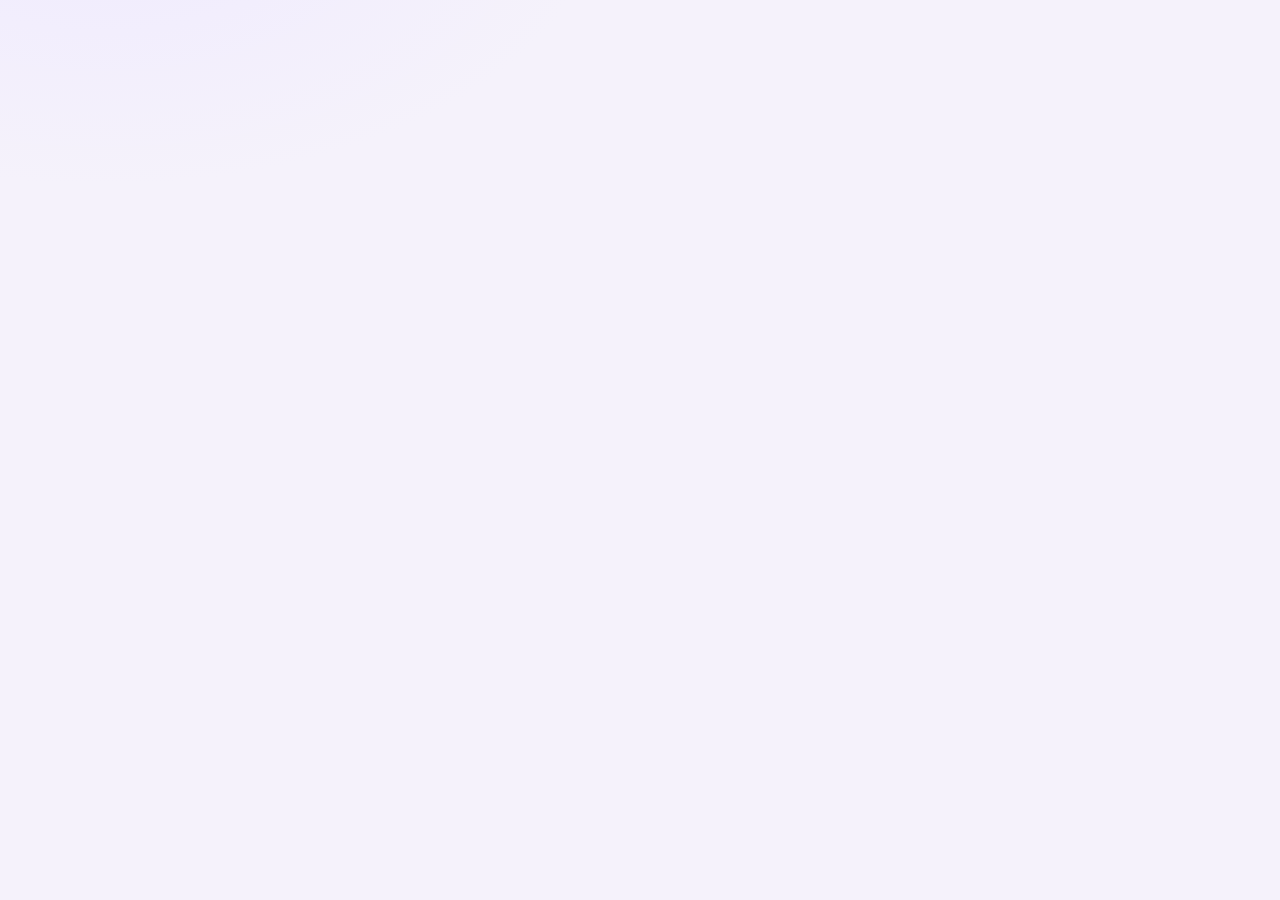
==== index.html @ ab233db0 "Initial commit: Sonario choir app" ====
<!DOCTYPE html>
<html lang="en">
<head>
<meta charset="utf-8" />
<meta name="viewport" content="width=device-width, initial-scale=1, viewport-fit=cover" />
<title>Sonario</title>
<meta name="description" content="Rehearsals, repertoire and notices for Sonario." />
<meta name="theme-color" content="#6a4fd6" />
<link rel="manifest" href="manifest.webmanifest" />
<link rel="icon" href="icons/icon-192.png" />
<link rel="apple-touch-icon" href="icons/apple-touch-icon.png" />
<link rel="stylesheet" href="css/styles.css" />
</head>
<body>
<div id="root"></div>
<script type="module" src="js/app.js"></script>
<script>
  if ('serviceWorker' in navigator) {
    window.addEventListener('load', () => {
      navigator.serviceWorker.register('sw.js').catch(() => {});
    });
  }
</script>
</body>
</html>
---- css/styles.css ----
@import url('https://fonts.googleapis.com/css2?family=Oswald:wght@500;600;700&family=Inter:wght@400;500;600;700&display=swap');

:root {
  --purple: #6a4fd6;
  --purple-dark: #5138b0;
  --purple-light: #efeaff;
  --ink: #201c2e;
  --ink-soft: #5a5470;
  --border: #e3ddf5;
  --bg: #f5f2fb;
  --radius-lg: 16px;
  --radius-md: 10px;
  --radius-sm: 7px;
  --shadow-card: 0 1px 2px rgba(32, 28, 46, 0.04), 0 8px 24px -8px rgba(32, 28, 46, 0.10);
  --shadow-btn: 0 1px 2px rgba(32, 28, 46, 0.06), 0 4px 10px -2px rgba(106, 79, 214, 0.25);
  --ease: cubic-bezier(0.16, 0.84, 0.44, 1);
}

* { box-sizing: border-box; }

html, body {
  margin: 0;
  background: var(--bg);
  background-image: radial-gradient(ellipse 900px 500px at 8% -10%, rgba(239, 234, 255, 0.9) 0%, transparent 55%);
  background-attachment: fixed;
  color: var(--ink);
  font-family: 'Inter', system-ui, sans-serif;
}

#root { min-height: 100vh; }

input, select, button, textarea { font-family: 'Inter', system-ui, sans-serif; }
input, select, textarea {
  border: 1px solid var(--border);
  border-radius: var(--radius-sm);
  padding: 9px 12px;
  font-size: 15px;
  background: #fff;
  color: var(--ink);
  transition: border-color 0.15s var(--ease), box-shadow 0.15s var(--ease);
}
input:focus, select:focus, textarea:focus { outline: none; border-color: var(--purple); box-shadow: 0 0 0 3px rgba(106, 79, 214, 0.14); }
input::placeholder, textarea::placeholder { color: #a89fc4; }
textarea { resize: vertical; font-family: inherit; }
a { color: var(--purple-dark); text-decoration: underline; text-underline-offset: 2px; }
a:hover { color: var(--purple); }
button { font: inherit; }

.loading-shell { display: flex; align-items: center; justify-content: center; min-height: 100vh; color: var(--ink-soft); }

/* Auth */
.auth-shell { display: flex; align-items: center; justify-content: center; min-height: 100vh; padding: 24px; }
.auth-card {
  width: 100%;
  max-width: 380px;
  background: #fff;
  border-radius: var(--radius-lg);
  box-shadow: var(--shadow-card);
  padding: 32px 28px;
  text-align: center;
}
.auth-title {
  font-family: 'Oswald', sans-serif;
  font-weight: 700;
  text-transform: uppercase;
  letter-spacing: 0.5px;
  font-size: 32px;
  color: var(--ink);
  margin: 0 0 6px;
}
.auth-sub { color: var(--ink-soft); font-size: 14px; margin: 0 0 22px; }
.auth-form { display: flex; flex-direction: column; gap: 12px; }
.auth-input { width: 100%; }
.auth-toggle-visibility {
  position: absolute; right: 8px; top: 50%; transform: translateY(-50%);
  border: none; background: none; color: var(--purple-dark); font-size: 12px; font-weight: 700; cursor: pointer; padding: 4px;
}
.auth-error { color: #b5342e; font-size: 13px; }

/* Buttons */
.btn {
  cursor: pointer;
  border-radius: var(--radius-md);
  font-weight: 700;
  font-size: 15px;
  padding: 10px 18px;
  border: 1px solid transparent;
  transition: transform 0.15s var(--ease), box-shadow 0.15s var(--ease), background-color 0.15s var(--ease);
}
.btn:active { transform: translateY(1px); }
.btn-primary { background: linear-gradient(180deg, var(--purple) 0%, var(--purple-dark) 100%); border-color: var(--purple-dark); color: #fff; box-shadow: var(--shadow-btn); }
.btn-primary:hover { background: var(--purple); transform: translateY(-1px); }
.btn-primary:disabled { background: #d9d2ef; border-color: #d9d2ef; color: #8b83a8; cursor: default; box-shadow: none; transform: none; }
.btn-outline { background: #fff; border-color: var(--border); color: var(--purple-dark); }
.btn-outline:hover { background: var(--purple-light); transform: translateY(-1px); }
.btn-icon {
  background: none; border: 1px solid var(--border); color: var(--ink-soft);
  font-size: 12px; font-weight: 600; padding: 5px 10px; border-radius: var(--radius-sm); cursor: pointer;
}
.btn-icon:hover { border-color: var(--purple); color: var(--purple-dark); }

/* Header / nav */
.app-header { background: #fff; border-bottom: 1px solid var(--border); position: sticky; top: 0; z-index: 5; }
.app-header-inner { max-width: 780px; margin: 0 auto; padding: 16px 20px 8px; display: flex; align-items: center; justify-content: space-between; }
.app-title { font-family: 'Oswald', sans-serif; font-weight: 700; text-transform: uppercase; letter-spacing: 0.5px; font-size: 24px; margin: 0; color: var(--ink); }
.app-subtitle { margin: 0; font-size: 12px; color: var(--purple-dark); font-weight: 600; }
.app-user { display: flex; align-items: center; gap: 10px; font-size: 14px; color: var(--ink-soft); }
.tab-row { max-width: 780px; margin: 0 auto; display: flex; gap: 4px; padding: 0 20px; overflow-x: auto; }
.tab-btn {
  border: none; background: none; padding: 10px 14px; font-size: 14px; font-weight: 600; color: var(--ink-soft);
  cursor: pointer; border-bottom: 2px solid transparent; white-space: nowrap;
}
.tab-btn.active { color: var(--purple-dark); border-bottom-color: var(--purple); }
.app-main { max-width: 780px; margin: 0 auto; padding: 20px; }
.app-footer { text-align: center; color: #a89fc4; font-size: 12px; padding: 24px 20px 40px; }

/* Tab content */
.tab-content h2 { font-family: 'Oswald', sans-serif; font-size: 20px; text-transform: uppercase; letter-spacing: 0.3px; margin: 0 0 14px; }
.section-header { display: flex; align-items: center; justify-content: space-between; gap: 12px; margin-bottom: 14px; }
.section-header h2 { margin: 0; }
.section-header-secondary { font-family: 'Oswald', sans-serif; font-size: 16px; text-transform: uppercase; color: var(--ink-soft); margin: 28px 0 14px; }
.group-heading { font-family: 'Oswald', sans-serif; font-size: 14px; text-transform: uppercase; color: var(--ink-soft); margin: 20px 0 10px; }
.empty-state { color: var(--ink-soft); font-size: 14px; }

.card {
  background: #fff;
  border-radius: var(--radius-lg);
  box-shadow: var(--shadow-card);
  padding: 18px 20px;
  margin-bottom: 14px;
}
.form-card { display: flex; flex-direction: column; gap: 12px; }
.form-row { display: flex; gap: 12px; flex-wrap: wrap; }
.form-row label { flex: 1; min-width: 130px; }
label { display: flex; flex-direction: column; gap: 4px; font-size: 13px; font-weight: 600; color: var(--ink-soft); }
.form-actions { display: flex; gap: 10px; }
.card-admin-actions { display: flex; gap: 8px; flex-shrink: 0; }

/* Rehearsals */
.rehearsal-card-header { display: flex; align-items: flex-start; justify-content: space-between; gap: 12px; }
.rehearsal-date { font-family: 'Oswald', sans-serif; font-weight: 600; font-size: 17px; }
.rehearsal-meta { color: var(--ink-soft); font-size: 13px; margin-top: 2px; }
.rehearsal-focus { font-size: 14px; margin: 12px 0 0; color: var(--ink); }
.rsvp-row { margin-top: 14px; padding-top: 14px; border-top: 1px solid var(--border); }
.rsvp-buttons { display: flex; gap: 8px; flex-wrap: wrap; }
.rsvp-btn { border: 1px solid var(--border); background: #fff; border-radius: var(--radius-sm); padding: 7px 12px; font-size: 13px; font-weight: 600; cursor: pointer; color: var(--ink-soft); }
.rsvp-btn.active.rsvp-yes { background: #2f9e63; border-color: #2f9e63; color: #fff; }
.rsvp-btn.active.rsvp-maybe { background: #e0a318; border-color: #e0a318; color: #fff; }
.rsvp-btn.active.rsvp-no { background: #c85a4e; border-color: #c85a4e; color: #fff; }
.rsvp-counts { font-size: 12px; color: var(--ink-soft); margin-top: 8px; }

/* Repertoire */
.filter-row { display: flex; gap: 8px; flex-wrap: wrap; margin-bottom: 16px; }
.filter-btn { border: 1px solid var(--border); background: #fff; border-radius: 20px; padding: 6px 14px; font-size: 13px; font-weight: 600; color: var(--ink-soft); cursor: pointer; }
.filter-btn.active { background: var(--purple-light); border-color: var(--purple); color: var(--purple-dark); }
.song-card-header { display: flex; align-items: flex-start; justify-content: space-between; gap: 12px; }
.song-title { font-weight: 700; font-size: 15px; }
.song-composer { color: var(--ink-soft); font-size: 13px; margin-top: 1px; }
.song-meta { display: flex; gap: 14px; flex-wrap: wrap; font-size: 13px; margin-top: 10px; }
.song-notes { font-size: 13px; color: var(--ink-soft); margin: 10px 0 0; }

/* Notice board */
.notice-card.pinned { border: 1px solid var(--purple); }
.notice-card-header { display: flex; align-items: baseline; justify-content: space-between; gap: 10px; }
.notice-author { font-weight: 700; font-size: 14px; }
.notice-time { font-size: 12px; color: var(--ink-soft); display: flex; align-items: center; gap: 6px; }
.pin-badge { background: var(--purple-light); color: var(--purple-dark); font-weight: 700; font-size: 11px; padding: 2px 7px; border-radius: 10px; }
.notice-message { font-size: 14px; margin: 10px 0 0; white-space: pre-wrap; }
.notice-card .card-admin-actions { margin-top: 12px; }

@media (max-width: 480px) {
  .app-header-inner { padding: 14px 16px 6px; }
  .app-main { padding: 16px; }
  .tab-row { padding: 0 16px; }
}
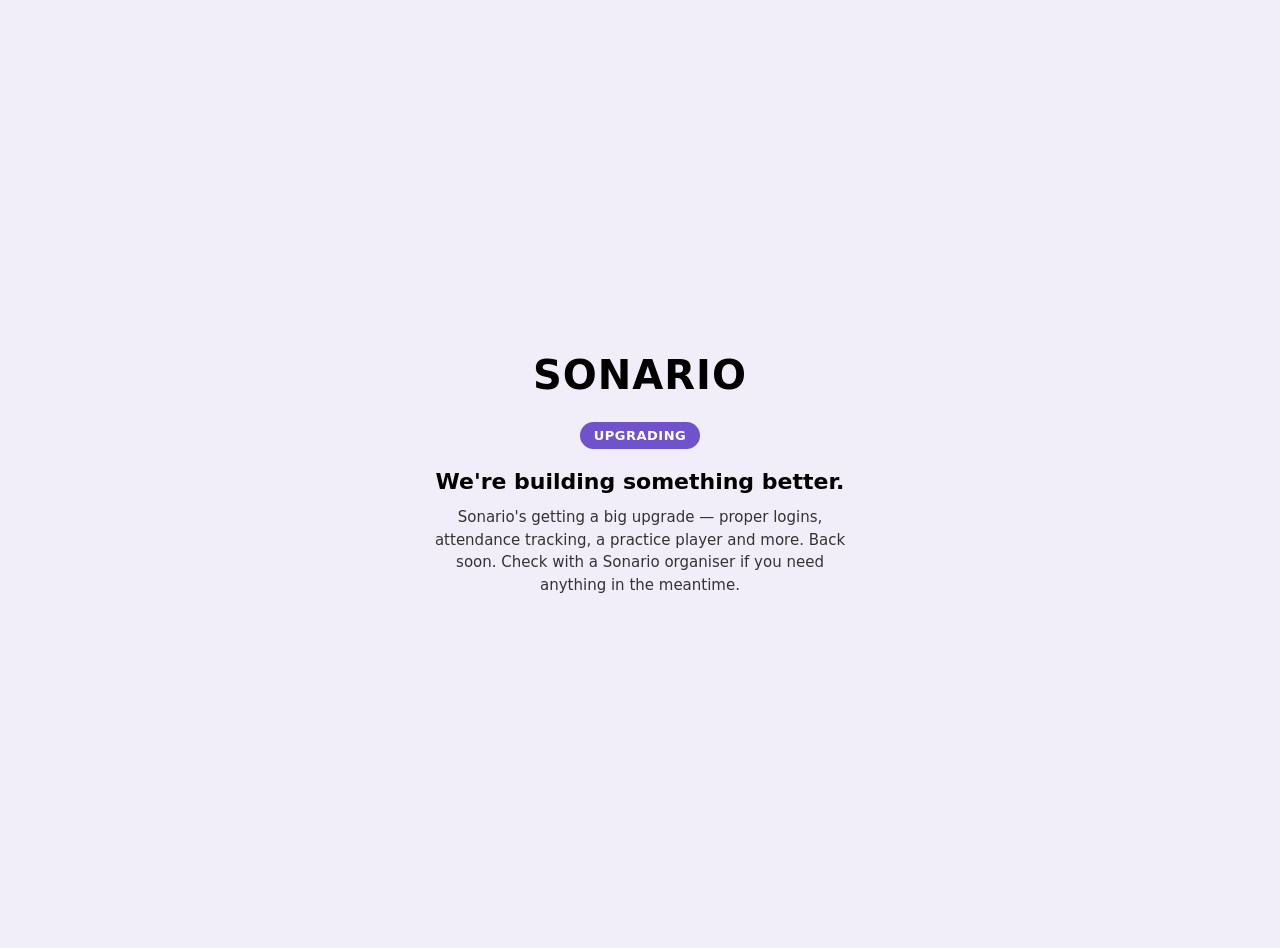
==== commit ed5e5af2: "Checkpoint 2: database foundation migration + rollback + maintenance screen - supabase/migrations/00" ====
--- a/index.html
+++ b/index.html
@@ -4,22 +4,76 @@
 <meta charset="utf-8" />
 <meta name="viewport" content="width=device-width, initial-scale=1, viewport-fit=cover" />
 <title>Sonario</title>
-<meta name="description" content="Rehearsals, repertoire and notices for Sonario." />
-<meta name="theme-color" content="#6a4fd6" />
-<link rel="manifest" href="manifest.webmanifest" />
+<meta name="description" content="Sonario is getting a big upgrade." />
+<meta name="theme-color" content="#7052CD" />
 <link rel="icon" href="icons/icon-192.png" />
 <link rel="apple-touch-icon" href="icons/apple-touch-icon.png" />
-<link rel="stylesheet" href="css/styles.css" />
+<!--
+  Temporary maintenance screen — deployed for Checkpoint 2 of the Sonario rebuild.
+  No script tags, no auth, no data access: nothing here for anyone to exploit while the database
+  is mid-migration. The real app (js/*.js, css/styles.css) is untouched on disk and in git, just
+  not loaded from this page for now. Swapped back at the end of Checkpoint 5 (Google sign-in +
+  shell + Home + rehearsals + RSVPs all working together) — see the rebuild plan.
+-->
+<style>
+  * { box-sizing: border-box; }
+  html, body {
+    margin: 0;
+    min-height: 100vh;
+    background: #F1EEFA;
+    color: #000;
+    font-family: system-ui, -apple-system, 'Segoe UI', sans-serif;
+    display: flex;
+    align-items: center;
+    justify-content: center;
+    padding: 24px;
+  }
+  .card {
+    max-width: 420px;
+    width: 100%;
+    text-align: center;
+  }
+  .wordmark {
+    font-family: system-ui, -apple-system, sans-serif;
+    font-weight: 900;
+    font-stretch: condensed;
+    letter-spacing: 1px;
+    font-size: 40px;
+    text-transform: uppercase;
+    color: #000;
+    margin: 0 0 24px;
+  }
+  .badge {
+    display: inline-block;
+    background: #7052CD;
+    color: #fff;
+    font-weight: 700;
+    font-size: 13px;
+    letter-spacing: 0.5px;
+    text-transform: uppercase;
+    padding: 6px 14px;
+    border-radius: 20px;
+    margin-bottom: 20px;
+  }
+  h1 {
+    font-size: 22px;
+    margin: 0 0 12px;
+  }
+  p {
+    font-size: 15px;
+    line-height: 1.5;
+    color: #333;
+    margin: 0;
+  }
+</style>
 </head>
 <body>
-<div id="root"></div>
-<script type="module" src="js/app.js"></script>
-<script>
-  if ('serviceWorker' in navigator) {
-    window.addEventListener('load', () => {
-      navigator.serviceWorker.register('sw.js').catch(() => {});
-    });
-  }
-</script>
+  <div class="card">
+    <div class="wordmark">Sonario</div>
+    <span class="badge">Upgrading</span>
+    <h1>We're building something better.</h1>
+    <p>Sonario's getting a big upgrade — proper logins, attendance tracking, a practice player and
+    more. Back soon. Check with a Sonario organiser if you need anything in the meantime.</p>
+  </div>
 </body>
 </html>
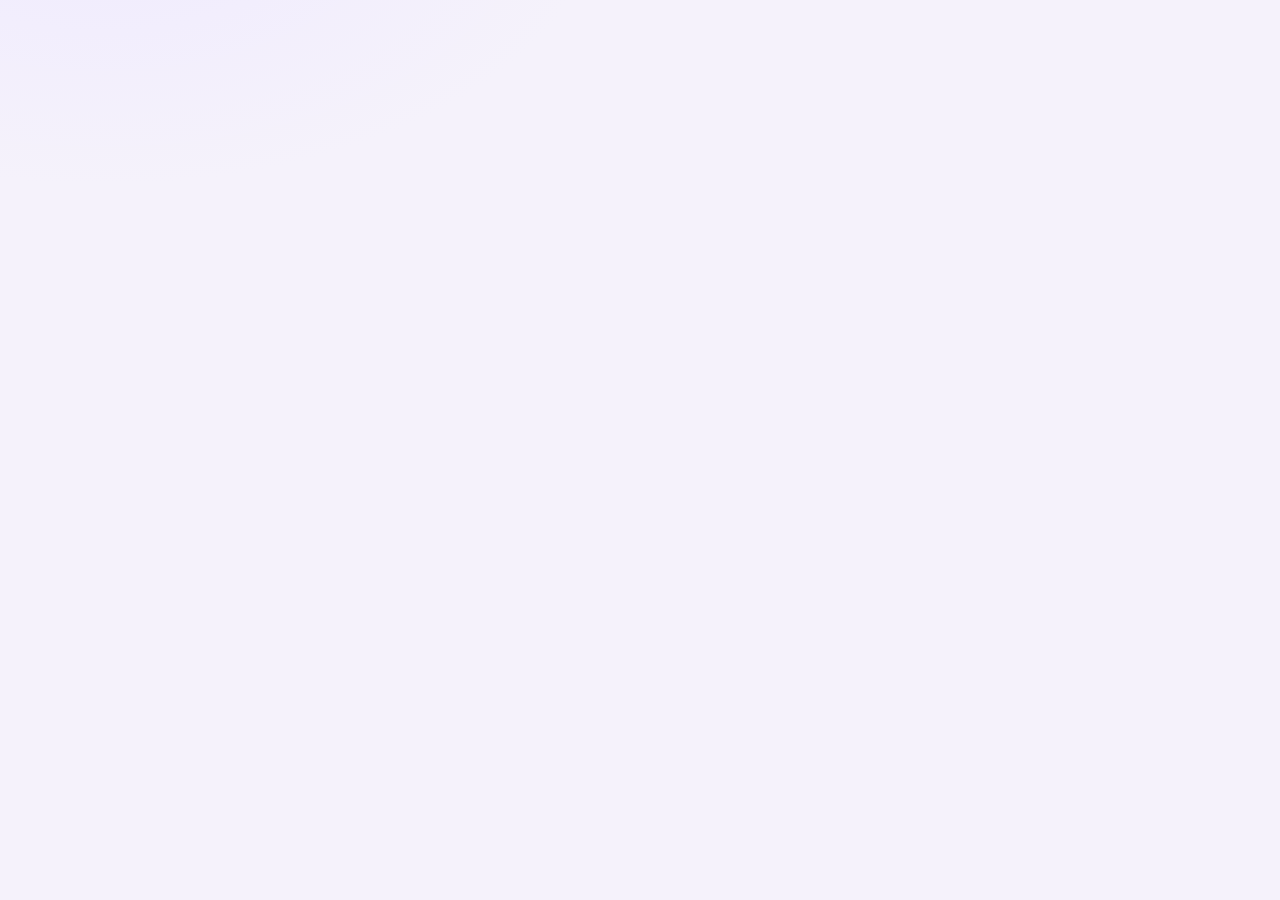
==== commit 7e44be1e: "Step C: Home, Calendar/My Term, admin event management, absence marking Builds the first genuinely u" ====
--- a/index.html
+++ b/index.html
@@ -4,76 +4,27 @@
 <meta charset="utf-8" />
 <meta name="viewport" content="width=device-width, initial-scale=1, viewport-fit=cover" />
 <title>Sonario</title>
-<meta name="description" content="Sonario is getting a big upgrade." />
+<meta name="description" content="Rehearsals, events and attendance for Sonario." />
 <meta name="theme-color" content="#7052CD" />
+<link rel="manifest" href="manifest.webmanifest" />
 <link rel="icon" href="icons/icon-192.png" />
 <link rel="apple-touch-icon" href="icons/apple-touch-icon.png" />
-<!--
-  Temporary maintenance screen — deployed for Checkpoint 2 of the Sonario rebuild.
-  No script tags, no auth, no data access: nothing here for anyone to exploit while the database
-  is mid-migration. The real app (js/*.js, css/styles.css) is untouched on disk and in git, just
-  not loaded from this page for now. Swapped back at the end of Checkpoint 5 (Google sign-in +
-  shell + Home + rehearsals + RSVPs all working together) — see the rebuild plan.
--->
-<style>
-  * { box-sizing: border-box; }
-  html, body {
-    margin: 0;
-    min-height: 100vh;
-    background: #F1EEFA;
-    color: #000;
-    font-family: system-ui, -apple-system, 'Segoe UI', sans-serif;
-    display: flex;
-    align-items: center;
-    justify-content: center;
-    padding: 24px;
-  }
-  .card {
-    max-width: 420px;
-    width: 100%;
-    text-align: center;
-  }
-  .wordmark {
-    font-family: system-ui, -apple-system, sans-serif;
-    font-weight: 900;
-    font-stretch: condensed;
-    letter-spacing: 1px;
-    font-size: 40px;
-    text-transform: uppercase;
-    color: #000;
-    margin: 0 0 24px;
-  }
-  .badge {
-    display: inline-block;
-    background: #7052CD;
-    color: #fff;
-    font-weight: 700;
-    font-size: 13px;
-    letter-spacing: 0.5px;
-    text-transform: uppercase;
-    padding: 6px 14px;
-    border-radius: 20px;
-    margin-bottom: 20px;
-  }
-  h1 {
-    font-size: 22px;
-    margin: 0 0 12px;
-  }
-  p {
-    font-size: 15px;
-    line-height: 1.5;
-    color: #333;
-    margin: 0;
-  }
-</style>
+<link rel="stylesheet" href="css/styles.css" />
 </head>
 <body>
-  <div class="card">
-    <div class="wordmark">Sonario</div>
-    <span class="badge">Upgrading</span>
-    <h1>We're building something better.</h1>
-    <p>Sonario's getting a big upgrade — proper logins, attendance tracking, a practice player and
-    more. Back soon. Check with a Sonario organiser if you need anything in the meantime.</p>
-  </div>
+<!--
+  The temporary maintenance screen that lived here through the rebuild came down at the end of
+  Step C (Home + Calendar + admin event management + absence marking all working together), as
+  planned. Its markup is preserved in git history if it's ever needed again.
+-->
+<div id="root"></div>
+<script type="module" src="js/app.js"></script>
+<script>
+  if ('serviceWorker' in navigator) {
+    window.addEventListener('load', () => {
+      navigator.serviceWorker.register('sw.js').catch(() => {});
+    });
+  }
+</script>
 </body>
 </html>
--- a/css/styles.css
+++ b/css/styles.css
@@ -0,0 +1,290 @@
+@import url('https://fonts.googleapis.com/css2?family=Oswald:wght@500;600;700&family=Inter:wght@400;500;600;700&display=swap');
+
+:root {
+  --purple: #7052CD;
+  --purple-dark: #5b3fac;
+  --purple-light: #F1EEFA;
+  --ink: #201c2e;
+  --ink-soft: #5a5470;
+  --border: #e3ddf5;
+  --bg: #f5f2fb;
+  --error: #b5342e;
+  --error-bg: #fbe6e3;
+  --radius-lg: 16px;
+  --radius-md: 10px;
+  --radius-sm: 7px;
+  --shadow-card: 0 1px 2px rgba(32, 28, 46, 0.04), 0 8px 24px -8px rgba(32, 28, 46, 0.10);
+  --shadow-btn: 0 1px 2px rgba(32, 28, 46, 0.06), 0 4px 10px -2px rgba(112, 82, 205, 0.25);
+  --ease: cubic-bezier(0.16, 0.84, 0.44, 1);
+  --bottom-nav-h: 60px;
+}
+
+* { box-sizing: border-box; }
+
+html, body {
+  margin: 0;
+  background: var(--bg);
+  background-image: radial-gradient(ellipse 900px 500px at 8% -10%, rgba(239, 234, 255, 0.9) 0%, transparent 55%);
+  background-attachment: fixed;
+  color: var(--ink);
+  font-family: 'Inter', system-ui, sans-serif;
+}
+
+#root { min-height: 100vh; }
+
+input, select, button, textarea { font-family: 'Inter', system-ui, sans-serif; }
+input, select, textarea {
+  border: 1px solid var(--border);
+  border-radius: var(--radius-sm);
+  padding: 9px 12px;
+  font-size: 15px;
+  background: #fff;
+  color: var(--ink);
+  transition: border-color 0.15s var(--ease), box-shadow 0.15s var(--ease);
+}
+input:focus, select:focus, textarea:focus { outline: none; border-color: var(--purple); box-shadow: 0 0 0 3px rgba(106, 79, 214, 0.14); }
+input::placeholder, textarea::placeholder { color: #a89fc4; }
+textarea { resize: vertical; font-family: inherit; }
+a { color: var(--purple-dark); text-decoration: underline; text-underline-offset: 2px; }
+a:hover { color: var(--purple); }
+button { font: inherit; }
+
+.loading-shell { display: flex; flex-direction: column; gap: 12px; align-items: center; justify-content: center; min-height: 100vh; color: var(--ink-soft); }
+
+/* Spinner */
+.spinner {
+  width: 26px; height: 26px;
+  border: 3px solid var(--border);
+  border-top-color: var(--purple);
+  border-radius: 50%;
+  animation: spin 0.7s linear infinite;
+}
+@keyframes spin { to { transform: rotate(360deg); } }
+
+/* Loading / empty / error state blocks used within tab content */
+.state-block { display: flex; flex-direction: column; align-items: center; gap: 10px; text-align: center; padding: 40px 20px; color: var(--ink-soft); }
+.state-title { font-weight: 700; font-size: 15px; color: var(--ink); margin: 0; }
+.state-body { font-size: 14px; margin: 0; max-width: 320px; }
+.state-error .state-title { color: var(--error); }
+.state-error { background: var(--error-bg); border-radius: var(--radius-lg); }
+
+/* Bottom nav */
+.bottom-nav {
+  position: fixed; left: 0; right: 0; bottom: 0; z-index: 10;
+  display: flex; justify-content: space-around;
+  background: #fff; border-top: 1px solid var(--border);
+  padding: 6px 8px calc(6px + env(safe-area-inset-bottom, 0px));
+}
+.bottom-nav-btn {
+  flex: 1; max-width: 140px;
+  border: none; background: none; cursor: pointer;
+  display: flex; flex-direction: column; align-items: center; gap: 2px;
+  padding: 6px 4px; border-radius: var(--radius-sm);
+  font-size: 12px; font-weight: 600; color: var(--ink-soft);
+}
+.bottom-nav-btn.active { color: var(--purple-dark); }
+.bottom-nav-dot { width: 5px; height: 5px; border-radius: 50%; background: transparent; }
+.bottom-nav-btn.active .bottom-nav-dot { background: var(--purple); }
+
+/* Auth */
+.auth-shell { display: flex; align-items: center; justify-content: center; min-height: 100vh; padding: 24px; }
+.auth-card {
+  width: 100%;
+  max-width: 380px;
+  background: #fff;
+  border-radius: var(--radius-lg);
+  box-shadow: var(--shadow-card);
+  padding: 32px 28px;
+  text-align: center;
+}
+.auth-title {
+  font-family: 'Oswald', sans-serif;
+  font-weight: 700;
+  text-transform: uppercase;
+  letter-spacing: 0.5px;
+  font-size: 32px;
+  color: var(--ink);
+  margin: 0 0 6px;
+}
+.auth-sub { color: var(--ink-soft); font-size: 14px; margin: 0 0 22px; }
+.auth-form { display: flex; flex-direction: column; gap: 12px; }
+.auth-input { width: 100%; }
+.auth-toggle-visibility {
+  position: absolute; right: 8px; top: 50%; transform: translateY(-50%);
+  border: none; background: none; color: var(--purple-dark); font-size: 12px; font-weight: 700; cursor: pointer; padding: 4px;
+}
+.auth-error { color: #b5342e; font-size: 13px; }
+
+/* Buttons */
+.btn {
+  cursor: pointer;
+  border-radius: var(--radius-md);
+  font-weight: 700;
+  font-size: 15px;
+  padding: 10px 18px;
+  border: 1px solid transparent;
+  transition: transform 0.15s var(--ease), box-shadow 0.15s var(--ease), background-color 0.15s var(--ease);
+}
+.btn:active { transform: translateY(1px); }
+.btn-primary { background: linear-gradient(180deg, var(--purple) 0%, var(--purple-dark) 100%); border-color: var(--purple-dark); color: #fff; box-shadow: var(--shadow-btn); }
+.btn-primary:hover { background: var(--purple); transform: translateY(-1px); }
+.btn-primary:disabled { background: #d9d2ef; border-color: #d9d2ef; color: #8b83a8; cursor: default; box-shadow: none; transform: none; }
+.btn-outline { background: #fff; border-color: var(--border); color: var(--purple-dark); }
+.btn-outline:hover { background: var(--purple-light); transform: translateY(-1px); }
+.btn-icon {
+  background: none; border: 1px solid var(--border); color: var(--ink-soft);
+  font-size: 12px; font-weight: 600; padding: 5px 10px; border-radius: var(--radius-sm); cursor: pointer;
+}
+.btn-icon:hover { border-color: var(--purple); color: var(--purple-dark); }
+
+/* Header / nav */
+.app-header { background: #fff; border-bottom: 1px solid var(--border); position: sticky; top: 0; z-index: 5; }
+.app-header-inner { max-width: 780px; margin: 0 auto; padding: 16px 20px 8px; display: flex; align-items: center; justify-content: space-between; }
+.app-title { font-family: 'Oswald', sans-serif; font-weight: 700; text-transform: uppercase; letter-spacing: 0.5px; font-size: 24px; margin: 0; color: var(--ink); }
+.app-subtitle { margin: 0; font-size: 12px; color: var(--purple-dark); font-weight: 600; }
+.app-user { display: flex; align-items: center; gap: 10px; font-size: 14px; color: var(--ink-soft); }
+.tab-row { max-width: 780px; margin: 0 auto; display: flex; gap: 4px; padding: 0 20px; overflow-x: auto; }
+.tab-btn {
+  border: none; background: none; padding: 10px 14px; font-size: 14px; font-weight: 600; color: var(--ink-soft);
+  cursor: pointer; border-bottom: 2px solid transparent; white-space: nowrap;
+}
+.tab-btn.active { color: var(--purple-dark); border-bottom-color: var(--purple); }
+.app-main { max-width: 780px; margin: 0 auto; padding: 20px; padding-bottom: calc(var(--bottom-nav-h) + 20px); }
+.app-footer { text-align: center; color: #a89fc4; font-size: 12px; padding: 8px 20px calc(var(--bottom-nav-h) + 16px); }
+
+/* Tab content */
+.tab-content h2 { font-family: 'Oswald', sans-serif; font-size: 20px; text-transform: uppercase; letter-spacing: 0.3px; margin: 0 0 14px; }
+.section-header { display: flex; align-items: center; justify-content: space-between; gap: 12px; margin-bottom: 14px; }
+.section-header h2 { margin: 0; }
+.section-header-secondary { font-family: 'Oswald', sans-serif; font-size: 16px; text-transform: uppercase; color: var(--ink-soft); margin: 28px 0 14px; }
+.group-heading { font-family: 'Oswald', sans-serif; font-size: 14px; text-transform: uppercase; color: var(--ink-soft); margin: 20px 0 10px; }
+.empty-state { color: var(--ink-soft); font-size: 14px; }
+
+.card {
+  background: #fff;
+  border-radius: var(--radius-lg);
+  box-shadow: var(--shadow-card);
+  padding: 18px 20px;
+  margin-bottom: 14px;
+}
+.form-card { display: flex; flex-direction: column; gap: 12px; }
+.form-row { display: flex; gap: 12px; flex-wrap: wrap; }
+.form-row label { flex: 1; min-width: 130px; }
+label { display: flex; flex-direction: column; gap: 4px; font-size: 13px; font-weight: 600; color: var(--ink-soft); }
+.form-actions { display: flex; gap: 10px; }
+.card-admin-actions { display: flex; gap: 8px; flex-shrink: 0; }
+
+/* Rehearsals */
+.rehearsal-card-header { display: flex; align-items: flex-start; justify-content: space-between; gap: 12px; }
+.rehearsal-date { font-family: 'Oswald', sans-serif; font-weight: 600; font-size: 17px; }
+.rehearsal-meta { color: var(--ink-soft); font-size: 13px; margin-top: 2px; }
+.rehearsal-focus { font-size: 14px; margin: 12px 0 0; color: var(--ink); }
+.rsvp-row { margin-top: 14px; padding-top: 14px; border-top: 1px solid var(--border); }
+.rsvp-buttons { display: flex; gap: 8px; flex-wrap: wrap; }
+.rsvp-btn { border: 1px solid var(--border); background: #fff; border-radius: var(--radius-sm); padding: 7px 12px; font-size: 13px; font-weight: 600; cursor: pointer; color: var(--ink-soft); }
+.rsvp-btn.active.rsvp-yes { background: #2f9e63; border-color: #2f9e63; color: #fff; }
+.rsvp-btn.active.rsvp-maybe { background: #e0a318; border-color: #e0a318; color: #fff; }
+.rsvp-btn.active.rsvp-no { background: #c85a4e; border-color: #c85a4e; color: #fff; }
+.rsvp-counts { font-size: 12px; color: var(--ink-soft); margin-top: 8px; }
+
+/* Repertoire */
+.filter-row { display: flex; gap: 8px; flex-wrap: wrap; margin-bottom: 16px; }
+.filter-btn { border: 1px solid var(--border); background: #fff; border-radius: 20px; padding: 6px 14px; font-size: 13px; font-weight: 600; color: var(--ink-soft); cursor: pointer; }
+.filter-btn.active { background: var(--purple-light); border-color: var(--purple); color: var(--purple-dark); }
+.song-card-header { display: flex; align-items: flex-start; justify-content: space-between; gap: 12px; }
+.song-title { font-weight: 700; font-size: 15px; }
+.song-composer { color: var(--ink-soft); font-size: 13px; margin-top: 1px; }
+.song-meta { display: flex; gap: 14px; flex-wrap: wrap; font-size: 13px; margin-top: 10px; }
+.song-notes { font-size: 13px; color: var(--ink-soft); margin: 10px 0 0; }
+
+/* Notice board */
+.notice-card.pinned { border: 1px solid var(--purple); }
+.notice-card-header { display: flex; align-items: baseline; justify-content: space-between; gap: 10px; }
+.notice-author { font-weight: 700; font-size: 14px; }
+.notice-time { font-size: 12px; color: var(--ink-soft); display: flex; align-items: center; gap: 6px; }
+.pin-badge { background: var(--purple-light); color: var(--purple-dark); font-weight: 700; font-size: 11px; padding: 2px 7px; border-radius: 10px; }
+.notice-message { font-size: 14px; margin: 10px 0 0; white-space: pre-wrap; }
+.notice-card .card-admin-actions { margin-top: 12px; }
+
+/* Check-in */
+.checkin-row { margin-top: 12px; padding-top: 12px; border-top: 1px solid var(--border); display: flex; flex-direction: column; gap: 10px; }
+.checkin-badge { font-size: 13px; font-weight: 700; padding: 7px 12px; border-radius: var(--radius-sm); display: inline-block; width: fit-content; }
+.checkin-badge.checkin-green { background: #e3f6ea; color: #1f7a44; }
+.checkin-badge.checkin-orange { background: #fdf0d9; color: #a06c05; }
+.checkin-badge.checkin-red { background: #fbe6e3; color: #a13c30; }
+.checkin-badge.checkin-none { background: var(--purple-light); color: var(--purple-dark); }
+.checkin-list { display: flex; gap: 8px; flex-wrap: wrap; }
+.checkin-dot { font-size: 12px; font-weight: 600; padding: 4px 10px; border-radius: 20px; display: flex; align-items: center; gap: 5px; }
+.checkin-dot::before { content: ''; width: 7px; height: 7px; border-radius: 50%; display: inline-block; }
+.checkin-dot.checkin-green { background: #e3f6ea; color: #1f7a44; }
+.checkin-dot.checkin-green::before { background: #2f9e63; }
+.checkin-dot.checkin-orange { background: #fdf0d9; color: #a06c05; }
+.checkin-dot.checkin-orange::before { background: #e0a318; }
+.checkin-dot.checkin-red { background: #fbe6e3; color: #a13c30; }
+.checkin-dot.checkin-red::before { background: #c85a4e; }
+.checkin-dot.checkin-none { background: var(--purple-light); color: var(--purple-dark); }
+.checkin-dot.checkin-none::before { background: var(--purple); }
+
+/* Leaderboard */
+.leaderboard-row { display: flex; align-items: center; gap: 12px; padding: 10px 0; border-bottom: 1px solid var(--border); }
+.leaderboard-row:last-child { border-bottom: none; }
+.leaderboard-rank { font-family: 'Oswald', sans-serif; font-weight: 700; font-size: 16px; color: var(--purple-dark); width: 22px; flex-shrink: 0; }
+.leaderboard-name { font-weight: 700; font-size: 14px; flex: 1; }
+.leaderboard-stat { font-size: 13px; color: var(--ink-soft); text-align: right; }
+.leaderboard-tiers { margin-left: 6px; }
+
+/* Events (unified event model: rehearsal/workshop/performance/social all render the same) */
+.event-card-header { display: flex; align-items: flex-start; justify-content: space-between; gap: 12px; }
+.event-title { font-family: 'Oswald', sans-serif; font-weight: 600; font-size: 17px; display: flex; align-items: center; gap: 8px; flex-wrap: wrap; }
+.event-meta { color: var(--ink-soft); font-size: 13px; margin-top: 3px; }
+.event-relative { color: var(--purple-dark); font-weight: 600; }
+.event-term { font-size: 12px; }
+.event-description { font-size: 14px; margin: 12px 0 0; color: var(--ink); white-space: pre-wrap; }
+.event-note { font-size: 12px; color: var(--ink-soft); margin: 8px 0 0; font-style: italic; }
+.event-card.event-cancelled { opacity: 0.72; }
+.event-card.event-cancelled .event-title { text-decoration: line-through; text-decoration-thickness: 1px; }
+
+.event-type-badge {
+  font-size: 11px; font-weight: 700; letter-spacing: 0.3px; text-transform: uppercase;
+  padding: 3px 8px; border-radius: 10px; white-space: nowrap;
+  background: var(--purple-light); color: var(--purple-dark);
+}
+.event-type-rehearsal { background: var(--purple-light); color: var(--purple-dark); }
+.event-type-workshop { background: #e5f0fb; color: #24608f; }
+.event-type-performance { background: #fdf0d9; color: #8a5c04; }
+.event-type-social { background: #e3f6ea; color: #1f7a44; }
+.event-type-neutral { background: var(--bg); color: var(--ink-soft); }
+.event-cancelled-badge { background: var(--error-bg); color: var(--error); }
+
+/* Absence marking ("I can't make it" — there is no going/maybe/not-going RSVP) */
+.absence-row { margin-top: 14px; padding-top: 14px; border-top: 1px solid var(--border); display: flex; flex-direction: column; align-items: flex-start; gap: 8px; }
+.absence-noted { margin: 0; font-size: 14px; font-weight: 600; color: var(--purple-dark); }
+.absence-error { margin: 0; font-size: 13px; color: var(--error); }
+/* Super-only line. Members never see anyone else's absence (RLS returns only their own row). */
+.absence-summary { margin: 12px 0 0; font-size: 13px; color: var(--ink-soft); }
+.absence-summary strong { color: var(--ink); }
+
+.btn-sm { font-size: 13px; padding: 8px 14px; white-space: nowrap; }
+.form-heading { font-family: 'Oswald', sans-serif; font-size: 16px; text-transform: uppercase; letter-spacing: 0.3px; margin: 0; }
+.checkbox-label { flex-direction: row; align-items: center; gap: 8px; font-size: 14px; color: var(--ink); font-weight: 500; }
+.checkbox-label input { width: auto; }
+.term-banner { margin: 4px 0 0; font-size: 13px; color: var(--ink-soft); }
+
+/* Home — deliberately simple: greeting, next event, one action. */
+.tab-content h2.home-greeting { font-family: 'Oswald', sans-serif; font-size: 22px; text-transform: none; letter-spacing: 0; margin: 0 0 16px; }
+.next-event-card { border: 1px solid var(--purple); }
+.next-event-label { margin: 0 0 6px; font-size: 12px; font-weight: 700; text-transform: uppercase; letter-spacing: 0.6px; color: var(--purple-dark); }
+.next-event-title { font-family: 'Oswald', sans-serif; font-weight: 700; font-size: 22px; line-height: 1.15; }
+.next-event-when { font-size: 15px; font-weight: 600; margin-top: 6px; }
+.next-event-where { font-size: 14px; color: var(--ink-soft); margin-top: 2px; }
+.next-event-tags { display: flex; gap: 6px; flex-wrap: wrap; margin-top: 12px; }
+.home-link-btn { width: 100%; }
+.home-admin { margin-top: 28px; padding-top: 18px; border-top: 1px solid var(--border); }
+.home-admin-title { font-family: 'Oswald', sans-serif; font-size: 14px; text-transform: uppercase; color: var(--ink-soft); margin: 0 0 10px; }
+.home-admin-actions { display: flex; gap: 8px; flex-wrap: wrap; }
+
+@media (max-width: 480px) {
+  .app-header-inner { padding: 14px 16px 6px; }
+  .app-main { padding: 16px; }
+  .tab-row { padding: 0 16px; }
+}
